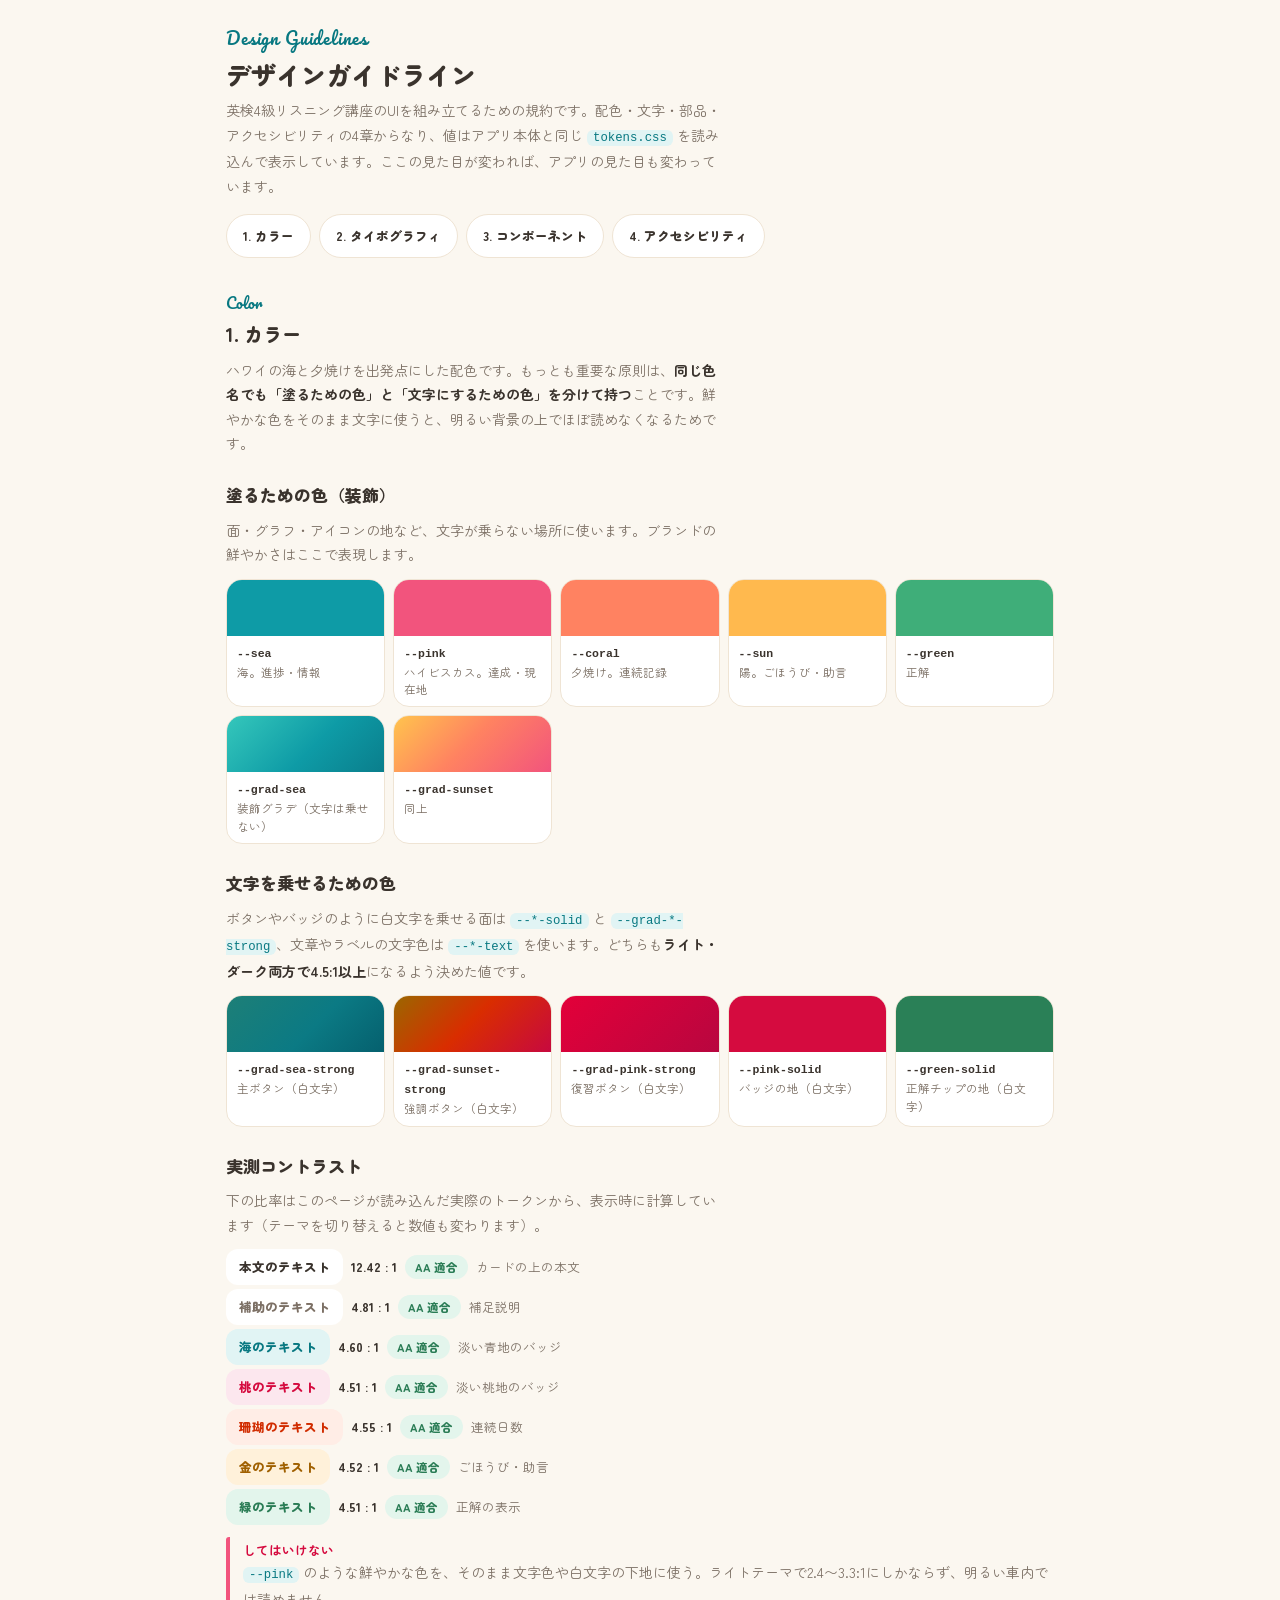
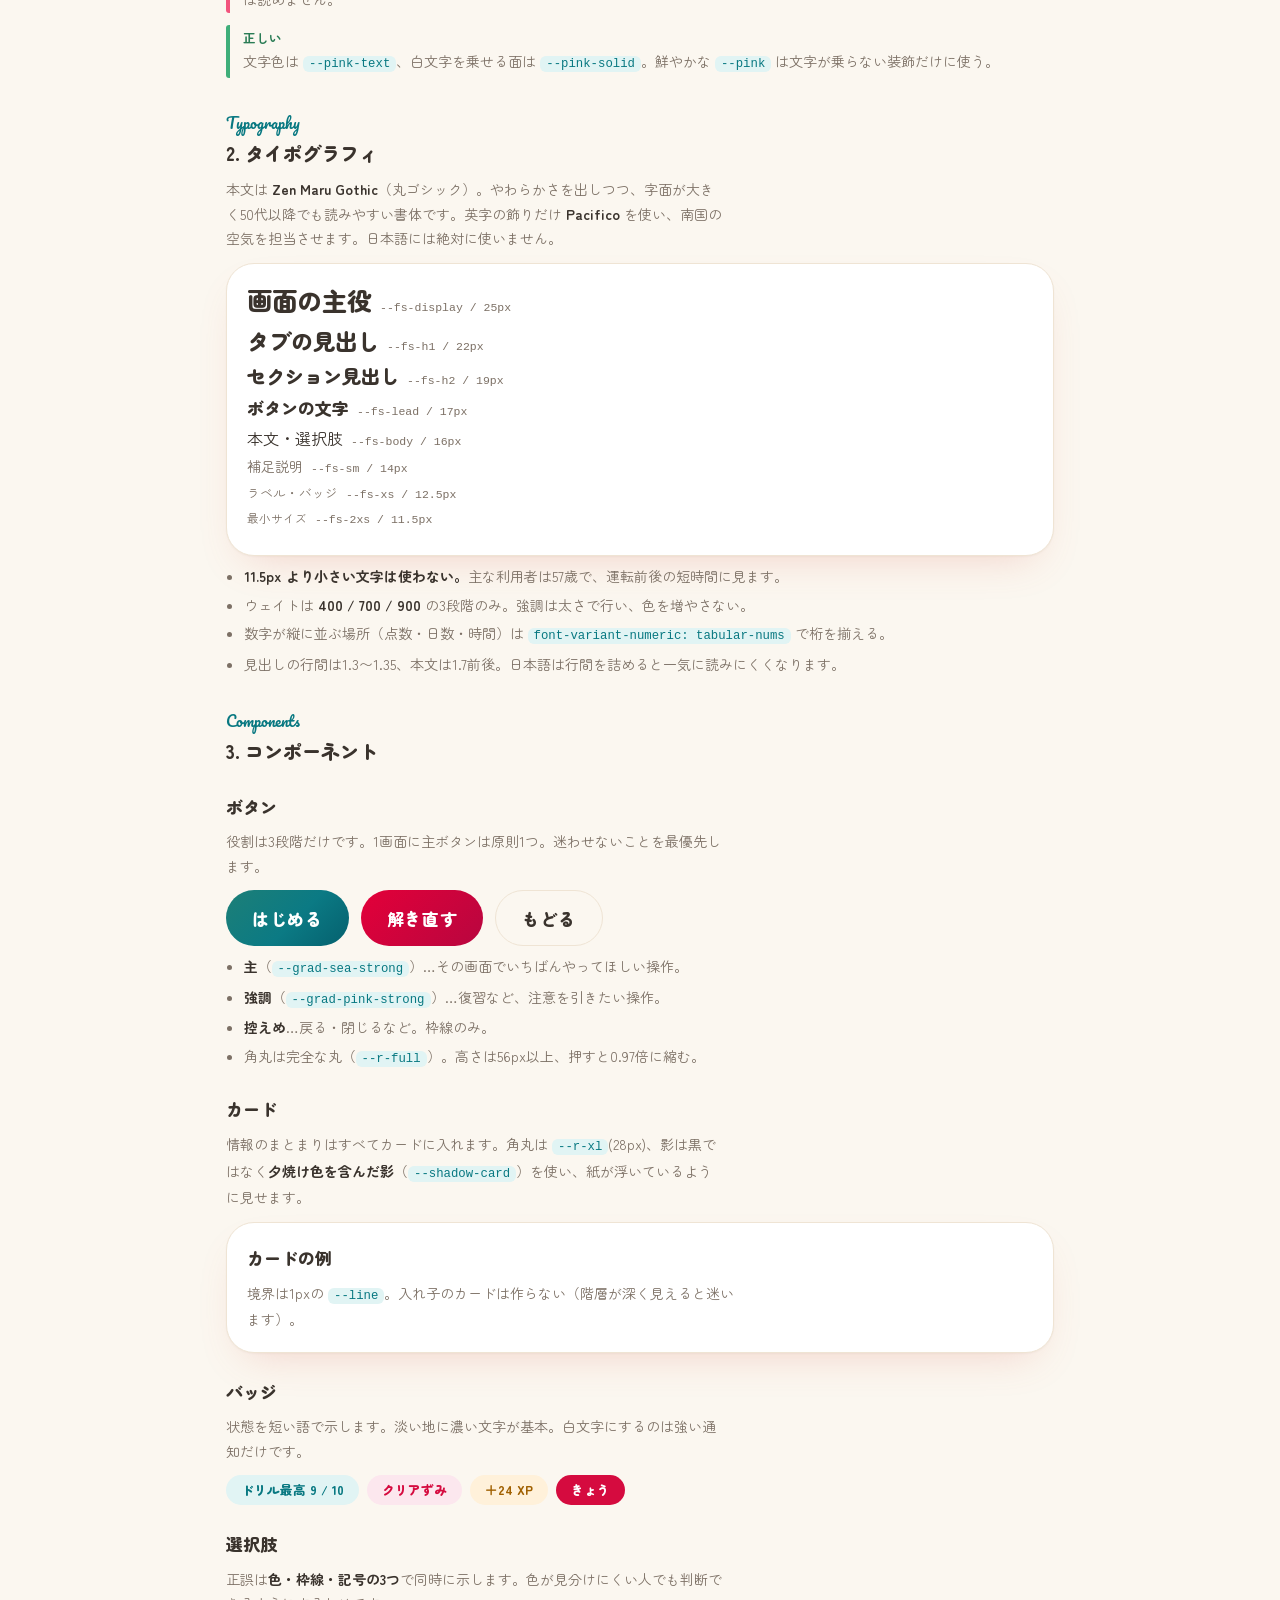
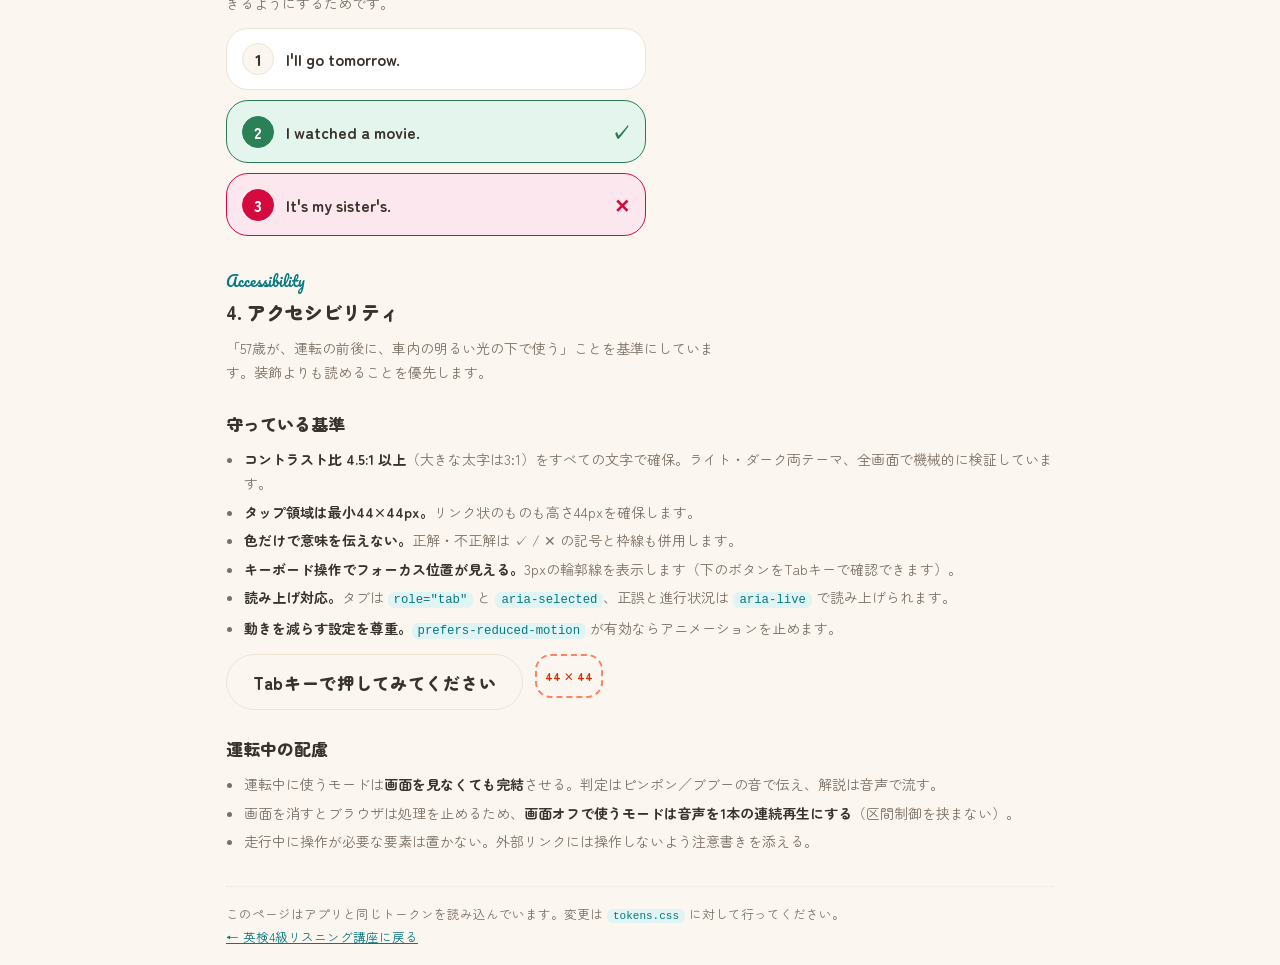
==== style-guide/index.html @ 3d3c547d "デザインガイドラインのページを追加（/style-guide/） アプリ本体と同じ tokens.css を読み込む「生きた仕様書」。カラー・タイポグラフィ・ コンポーネント・アクセシビリティの4章。" ====
<!doctype html>
<html lang="ja">
<meta charset="utf-8">
<meta name="viewport" content="width=device-width, initial-scale=1, viewport-fit=cover">
<meta name="theme-color" content="#F2547D">
<title>デザインガイドライン — 英検4級リスニング講座</title>
<link rel="stylesheet" href="https://fonts.googleapis.com/css2?family=Zen+Maru+Gothic:wght@400;700;900&family=Pacifico&display=swap">
<link rel="stylesheet" href="tokens.css">
<style>
*{box-sizing:border-box}
body{
  margin:0; background:var(--bg); color:var(--ink);
  font-family:"Zen Maru Gothic","Hiragino Maru Gothic ProN","Hiragino Sans",sans-serif;
  font-size:var(--fs-body); line-height:1.75;
}
.wrap{max-width:860px; margin:0 auto; padding:var(--sp-6) var(--sp-4) var(--sp-8)}
.eyebrow{font-family:"Pacifico",cursive; font-size:17px; color:var(--sea-text); letter-spacing:.05em}
h1{font-size:var(--fs-display); font-weight:900; margin:var(--sp-1) 0 var(--sp-2); line-height:1.3}
.lede{color:var(--sub); font-size:var(--fs-sm); max-width:62ch; margin:0}
h2{font-size:var(--fs-h2); font-weight:900; margin:var(--sp-8) 0 var(--sp-1); scroll-margin-top:var(--sp-4)}
h2 .n{font-family:"Pacifico",cursive; color:var(--sea-text); font-size:15px; display:block; font-weight:400}
h3{font-size:var(--fs-lead); font-weight:900; margin:var(--sp-6) 0 var(--sp-2)}
p{margin:var(--sp-2) 0; font-size:var(--fs-sm); color:var(--sub); max-width:62ch}
p b, li b{color:var(--ink)}
ul{margin:var(--sp-2) 0; padding-left:1.25em; font-size:var(--fs-sm); color:var(--sub)}
li{margin-bottom:var(--sp-1)}
code{
  font-family:ui-monospace,SFMono-Regular,Menlo,monospace; font-size:.88em;
  background:var(--sea-soft); color:var(--sea-text); border-radius:6px; padding:1px 6px;
}
.card{background:var(--card); border:1px solid var(--line); border-radius:var(--r-xl); padding:var(--sp-5); box-shadow:var(--shadow-card); margin-top:var(--sp-3)}
.toc{display:flex; flex-wrap:wrap; gap:var(--sp-2); margin-top:var(--sp-4)}
.toc a{
  background:var(--card); border:1px solid var(--line); border-radius:var(--r-full);
  padding:9px 16px; font-size:var(--fs-xs); font-weight:900; color:var(--ink); text-decoration:none;
  min-height:var(--tap); display:inline-flex; align-items:center;
}
.rule{border-left:4px solid var(--sun); border-radius:3px; padding:2px 0 2px 13px; margin:var(--sp-3) 0; font-size:var(--fs-sm)}
.rule b{display:block; color:var(--gold-text); font-size:var(--fs-xs)}
.rule span{color:var(--sub)}
.rule.no{border-color:var(--pink)} .rule.no b{color:var(--pink-text)}
.rule.yes{border-color:var(--green)} .rule.yes b{color:var(--green-text)}

/* 色見本 */
.swatches{display:grid; grid-template-columns:repeat(auto-fill,minmax(148px,1fr)); gap:var(--sp-2); margin-top:var(--sp-3)}
.sw{border:1px solid var(--line); border-radius:var(--r-md); overflow:hidden; background:var(--card)}
.sw .chip{height:56px}
.sw .meta{padding:8px 10px}
.sw .nm{font-size:var(--fs-2xs); font-weight:900; font-family:ui-monospace,Menlo,monospace}
.sw .use{font-size:var(--fs-2xs); color:var(--sub); line-height:1.5}
.ratio{display:grid; gap:var(--sp-1); margin-top:var(--sp-3)}
.ratio .r{display:flex; align-items:center; gap:var(--sp-2); font-size:var(--fs-xs); flex-wrap:wrap}
.ratio .sample{border-radius:var(--r-sm); padding:7px 13px; font-weight:900; white-space:nowrap}
.ratio .val{font-variant-numeric:tabular-nums; font-weight:900; color:var(--ink)}
.pass{background:var(--green-soft); color:var(--green-text); border-radius:var(--r-full); padding:2px 10px; font-size:var(--fs-2xs); font-weight:900}

/* 文字サイズ見本 */
.type div{margin-bottom:var(--sp-2); line-height:1.35}
.type .lab{font-size:var(--fs-2xs); color:var(--sub); font-family:ui-monospace,Menlo,monospace; font-weight:400; margin-left:8px}

/* コンポーネント見本 */
.demo{display:flex; flex-wrap:wrap; gap:var(--sp-3); align-items:flex-start; margin-top:var(--sp-3)}
.btn-primary,.btn-danger,.btn-quiet{
  border:none; border-radius:var(--r-full); min-height:56px; padding:0 26px;
  font-family:inherit; font-size:var(--fs-lead); font-weight:900; cursor:pointer; letter-spacing:.04em;
}
.btn-primary{background:var(--grad-sea-strong); color:var(--on-strong)}
.btn-danger{background:var(--grad-pink-strong); color:var(--on-strong)}
.btn-quiet{background:var(--bg); color:var(--ink); border:1.5px solid var(--line)}
.badges{display:flex; flex-wrap:wrap; gap:var(--sp-2); margin-top:var(--sp-3)}
.badge{border-radius:var(--r-full); padding:4px 15px; font-size:var(--fs-xs); font-weight:900}
.b-sea{background:var(--sea-soft); color:var(--sea-text)}
.b-pink{background:var(--pink-soft); color:var(--pink-text)}
.b-gold{background:var(--sun-soft); color:var(--gold-text)}
.b-solid{background:var(--pink-solid); color:var(--on-strong)}
.opt-demo{display:flex; flex-direction:column; gap:10px; margin-top:var(--sp-3); max-width:420px}
.opt{display:flex; align-items:center; gap:12px; border:1.5px solid var(--line); background:var(--card);
  border-radius:var(--r-lg); padding:14px 15px; font-size:var(--fs-body); font-weight:700}
.opt .no{width:32px; height:32px; border-radius:50%; flex:none; background:var(--bg); border:1.5px solid var(--line);
  display:flex; align-items:center; justify-content:center; font-weight:900}
.opt.correct{border-color:var(--green-text); background:var(--green-soft)}
.opt.correct .no{background:var(--green-solid); border-color:var(--green-solid); color:var(--on-strong)}
.opt.correct::after{content:"\2713"; margin-left:auto; font-size:19px; font-weight:900; color:var(--green-text)}
.opt.wrong{border-color:var(--pink-text); background:var(--pink-soft)}
.opt.wrong .no{background:var(--pink-solid); border-color:var(--pink-solid); color:var(--on-strong)}
.opt.wrong::after{content:"\2715"; margin-left:auto; font-size:19px; font-weight:900; color:var(--pink-text)}
.tap{display:inline-flex; align-items:center; justify-content:center; min-width:var(--tap); min-height:var(--tap);
  border:2px dashed var(--coral); border-radius:var(--r-md); color:var(--coral-text); font-size:var(--fs-2xs); font-weight:900; padding:0 8px}
a:focus-visible, button:focus-visible{outline:3px solid var(--sea-text); outline-offset:3px; border-radius:6px}
.foot{margin-top:var(--sp-8); padding-top:var(--sp-4); border-top:1.5px dotted var(--line); font-size:var(--fs-xs); color:var(--sub)}
.foot a{color:var(--sea-text)}
@media (prefers-reduced-motion: reduce){ *{transition:none!important; animation:none!important} }
</style>

<div class="wrap">
  <div class="eyebrow">Design Guidelines</div>
  <h1>デザインガイドライン</h1>
  <p class="lede">英検4級リスニング講座のUIを組み立てるための規約です。配色・文字・部品・アクセシビリティの4章からなり、値はアプリ本体と同じ <code>tokens.css</code> を読み込んで表示しています。ここの見た目が変われば、アプリの見た目も変わっています。</p>

  <nav class="toc">
    <a href="#color">1. カラー</a>
    <a href="#type">2. タイポグラフィ</a>
    <a href="#comp">3. コンポーネント</a>
    <a href="#a11y">4. アクセシビリティ</a>
  </nav>

  <!-- ================= 1. カラー ================= -->
  <h2 id="color"><span class="n">Color</span>1. カラー</h2>
  <p>ハワイの海と夕焼けを出発点にした配色です。もっとも重要な原則は、<b>同じ色名でも「塗るための色」と「文字にするための色」を分けて持つ</b>ことです。鮮やかな色をそのまま文字に使うと、明るい背景の上でほぼ読めなくなるためです。</p>

  <h3>塗るための色（装飾）</h3>
  <p>面・グラフ・アイコンの地など、文字が乗らない場所に使います。ブランドの鮮やかさはここで表現します。</p>
  <div class="swatches">
    <div class="sw"><div class="chip" style="background:var(--sea)"></div><div class="meta"><div class="nm">--sea</div><div class="use">海。進捗・情報</div></div></div>
    <div class="sw"><div class="chip" style="background:var(--pink)"></div><div class="meta"><div class="nm">--pink</div><div class="use">ハイビスカス。達成・現在地</div></div></div>
    <div class="sw"><div class="chip" style="background:var(--coral)"></div><div class="meta"><div class="nm">--coral</div><div class="use">夕焼け。連続記録</div></div></div>
    <div class="sw"><div class="chip" style="background:var(--sun)"></div><div class="meta"><div class="nm">--sun</div><div class="use">陽。ごほうび・助言</div></div></div>
    <div class="sw"><div class="chip" style="background:var(--green)"></div><div class="meta"><div class="nm">--green</div><div class="use">正解</div></div></div>
    <div class="sw"><div class="chip" style="background:var(--grad-sea)"></div><div class="meta"><div class="nm">--grad-sea</div><div class="use">装飾グラデ（文字は乗せない）</div></div></div>
    <div class="sw"><div class="chip" style="background:var(--grad-sunset)"></div><div class="meta"><div class="nm">--grad-sunset</div><div class="use">同上</div></div></div>
  </div>

  <h3>文字を乗せるための色</h3>
  <p>ボタンやバッジのように白文字を乗せる面は <code>--*-solid</code> と <code>--grad-*-strong</code>、文章やラベルの文字色は <code>--*-text</code> を使います。どちらも<b>ライト・ダーク両方で4.5:1以上</b>になるよう決めた値です。</p>
  <div class="swatches">
    <div class="sw"><div class="chip" style="background:var(--grad-sea-strong)"></div><div class="meta"><div class="nm">--grad-sea-strong</div><div class="use">主ボタン（白文字）</div></div></div>
    <div class="sw"><div class="chip" style="background:var(--grad-sunset-strong)"></div><div class="meta"><div class="nm">--grad-sunset-strong</div><div class="use">強調ボタン（白文字）</div></div></div>
    <div class="sw"><div class="chip" style="background:var(--grad-pink-strong)"></div><div class="meta"><div class="nm">--grad-pink-strong</div><div class="use">復習ボタン（白文字）</div></div></div>
    <div class="sw"><div class="chip" style="background:var(--pink-solid)"></div><div class="meta"><div class="nm">--pink-solid</div><div class="use">バッジの地（白文字）</div></div></div>
    <div class="sw"><div class="chip" style="background:var(--green-solid)"></div><div class="meta"><div class="nm">--green-solid</div><div class="use">正解チップの地（白文字）</div></div></div>
  </div>

  <h3>実測コントラスト</h3>
  <p>下の比率はこのページが読み込んだ実際のトークンから、表示時に計算しています（テーマを切り替えると数値も変わります）。</p>
  <div class="ratio" id="ratios"></div>

  <div class="rule no"><b>してはいけない</b><span><code>--pink</code> のような鮮やかな色を、そのまま文字色や白文字の下地に使う。ライトテーマで2.4〜3.3:1にしかならず、明るい車内では読めません。</span></div>
  <div class="rule yes"><b>正しい</b><span>文字色は <code>--pink-text</code>、白文字を乗せる面は <code>--pink-solid</code>。鮮やかな <code>--pink</code> は文字が乗らない装飾だけに使う。</span></div>

  <!-- ================= 2. タイポグラフィ ================= -->
  <h2 id="type"><span class="n">Typography</span>2. タイポグラフィ</h2>
  <p>本文は <b>Zen Maru Gothic</b>（丸ゴシック）。やわらかさを出しつつ、字面が大きく50代以降でも読みやすい書体です。英字の飾りだけ <b>Pacifico</b> を使い、南国の空気を担当させます。日本語には絶対に使いません。</p>
  <div class="card type">
    <div style="font-size:var(--fs-display); font-weight:900">画面の主役<span class="lab">--fs-display / 25px</span></div>
    <div style="font-size:var(--fs-h1); font-weight:900">タブの見出し<span class="lab">--fs-h1 / 22px</span></div>
    <div style="font-size:var(--fs-h2); font-weight:900">セクション見出し<span class="lab">--fs-h2 / 19px</span></div>
    <div style="font-size:var(--fs-lead); font-weight:900">ボタンの文字<span class="lab">--fs-lead / 17px</span></div>
    <div style="font-size:var(--fs-body)">本文・選択肢<span class="lab">--fs-body / 16px</span></div>
    <div style="font-size:var(--fs-sm); color:var(--sub)">補足説明<span class="lab">--fs-sm / 14px</span></div>
    <div style="font-size:var(--fs-xs); color:var(--sub)">ラベル・バッジ<span class="lab">--fs-xs / 12.5px</span></div>
    <div style="font-size:var(--fs-2xs); color:var(--sub)">最小サイズ<span class="lab">--fs-2xs / 11.5px</span></div>
  </div>
  <ul>
    <li><b>11.5px より小さい文字は使わない。</b>主な利用者は57歳で、運転前後の短時間に見ます。</li>
    <li>ウェイトは <b>400 / 700 / 900</b> の3段階のみ。強調は太さで行い、色を増やさない。</li>
    <li>数字が縦に並ぶ場所（点数・日数・時間）は <code>font-variant-numeric: tabular-nums</code> で桁を揃える。</li>
    <li>見出しの行間は1.3〜1.35、本文は1.7前後。日本語は行間を詰めると一気に読みにくくなります。</li>
  </ul>

  <!-- ================= 3. コンポーネント ================= -->
  <h2 id="comp"><span class="n">Components</span>3. コンポーネント</h2>

  <h3>ボタン</h3>
  <p>役割は3段階だけです。1画面に主ボタンは原則1つ。迷わせないことを最優先します。</p>
  <div class="demo">
    <button class="btn-primary">はじめる</button>
    <button class="btn-danger">解き直す</button>
    <button class="btn-quiet">もどる</button>
  </div>
  <ul>
    <li><b>主</b>（<code>--grad-sea-strong</code>）…その画面でいちばんやってほしい操作。</li>
    <li><b>強調</b>（<code>--grad-pink-strong</code>）…復習など、注意を引きたい操作。</li>
    <li><b>控えめ</b>…戻る・閉じるなど。枠線のみ。</li>
    <li>角丸は完全な丸（<code>--r-full</code>）。高さは56px以上、押すと0.97倍に縮む。</li>
  </ul>

  <h3>カード</h3>
  <p>情報のまとまりはすべてカードに入れます。角丸は <code>--r-xl</code>(28px)、影は黒ではなく<b>夕焼け色を含んだ影</b>（<code>--shadow-card</code>）を使い、紙が浮いているように見せます。</p>
  <div class="card">
    <div style="font-weight:900; font-size:var(--fs-lead)">カードの例</div>
    <p style="margin-bottom:0">境界は1pxの <code>--line</code>。入れ子のカードは作らない（階層が深く見えると迷います）。</p>
  </div>

  <h3>バッジ</h3>
  <p>状態を短い語で示します。淡い地に濃い文字が基本。白文字にするのは強い通知だけです。</p>
  <div class="badges">
    <span class="badge b-sea">ドリル最高 9 / 10</span>
    <span class="badge b-pink">クリアずみ</span>
    <span class="badge b-gold">＋24 XP</span>
    <span class="badge b-solid">きょう</span>
  </div>

  <h3>選択肢</h3>
  <p>正誤は<b>色・枠線・記号の3つ</b>で同時に示します。色が見分けにくい人でも判断できるようにするためです。</p>
  <div class="opt-demo">
    <div class="opt"><span class="no">1</span><span>I'll go tomorrow.</span></div>
    <div class="opt correct"><span class="no">2</span><span>I watched a movie.</span></div>
    <div class="opt wrong"><span class="no">3</span><span>It's my sister's.</span></div>
  </div>

  <!-- ================= 4. アクセシビリティ ================= -->
  <h2 id="a11y"><span class="n">Accessibility</span>4. アクセシビリティ</h2>
  <p>「57歳が、運転の前後に、車内の明るい光の下で使う」ことを基準にしています。装飾よりも読めることを優先します。</p>

  <h3>守っている基準</h3>
  <ul>
    <li><b>コントラスト比 4.5:1 以上</b>（大きな太字は3:1）をすべての文字で確保。ライト・ダーク両テーマ、全画面で機械的に検証しています。</li>
    <li><b>タップ領域は最小44×44px。</b>リンク状のものも高さ44pxを確保します。</li>
    <li><b>色だけで意味を伝えない。</b>正解・不正解は ✓ / ✕ の記号と枠線も併用します。</li>
    <li><b>キーボード操作でフォーカス位置が見える。</b>3pxの輪郭線を表示します（下のボタンをTabキーで確認できます）。</li>
    <li><b>読み上げ対応。</b>タブは <code>role="tab"</code> と <code>aria-selected</code>、正誤と進行状況は <code>aria-live</code> で読み上げられます。</li>
    <li><b>動きを減らす設定を尊重。</b><code>prefers-reduced-motion</code> が有効ならアニメーションを止めます。</li>
  </ul>
  <div class="demo">
    <button class="btn-quiet">Tabキーで押してみてください</button>
    <span class="tap">44 × 44</span>
  </div>

  <h3>運転中の配慮</h3>
  <ul>
    <li>運転中に使うモードは<b>画面を見なくても完結</b>させる。判定はピンポン／ブブーの音で伝え、解説は音声で流す。</li>
    <li>画面を消すとブラウザは処理を止めるため、<b>画面オフで使うモードは音声を1本の連続再生にする</b>（区間制御を挟まない）。</li>
    <li>走行中に操作が必要な要素は置かない。外部リンクには操作しないよう注意書きを添える。</li>
  </ul>

  <div class="foot">
    このページはアプリと同じトークンを読み込んでいます。変更は <code>tokens.css</code> に対して行ってください。<br>
    <a href="../">← 英検4級リスニング講座に戻る</a>
  </div>
</div>

<script>
"use strict";
(function(){
  const PAIRS = [
    ["本文","--ink","--card","カードの上の本文"],
    ["補助","--sub","--card","補足説明"],
    ["海","--sea-text","--sea-soft","淡い青地のバッジ"],
    ["桃","--pink-text","--pink-soft","淡い桃地のバッジ"],
    ["珊瑚","--coral-text","--coral-soft","連続日数"],
    ["金","--gold-text","--sun-soft","ごほうび・助言"],
    ["緑","--green-text","--green-soft","正解の表示"],
  ];
  const rs = getComputedStyle(document.documentElement);
  function rgb(v){
    const el = document.createElement("div");
    el.style.color = v; document.body.appendChild(el);
    const c = getComputedStyle(el).color; el.remove(); return c;
  }
  function lum(c){
    const m = c.match(/[\d.]+/g).slice(0,3).map(n => {
      const x = n / 255;
      return x <= 0.04045 ? x / 12.92 : Math.pow((x + 0.055) / 1.055, 2.4);
    });
    return 0.2126*m[0] + 0.7152*m[1] + 0.0722*m[2];
  }
  function ratio(a, b){
    const l = [lum(a), lum(b)].sort((x,y) => y - x);
    return (l[0] + 0.05) / (l[1] + 0.05);
  }
  function render(){
    const box = document.getElementById("ratios");
    box.innerHTML = "";
    PAIRS.forEach(([name, fg, bg, use]) => {
      const f = rgb(rs.getPropertyValue(fg).trim());
      const b = rgb(rs.getPropertyValue(bg).trim());
      const r = ratio(f, b);
      const row = document.createElement("div");
      row.className = "r";
      row.innerHTML =
        '<span class="sample"></span>' +
        '<span class="val"></span>' +
        '<span class="pass">' + (r >= 4.5 ? "AA 適合" : "要改善") + '</span>' +
        '<span style="color:var(--sub)"></span>';
      const s = row.querySelector(".sample");
      s.textContent = name + "のテキスト";
      s.style.color = f; s.style.background = b;
      row.querySelector(".val").textContent = r.toFixed(2) + " : 1";
      row.lastElementChild.textContent = use;
      box.appendChild(row);
    });
  }
  render();
  try{ matchMedia("(prefers-color-scheme: dark)").addEventListener("change", render); }catch(e){}
})();
</script>
</html>
---- style-guide/tokens.css ----
/* ============================================================
   デザイントークン（テーマ非依存）
   ============================================================ */
:root{
  /* タイポグラフィ・スケール */
  --fs-display:25px; --fs-h1:22px; --fs-h2:19px; --fs-lead:17px;
  --fs-body:16px; --fs-sm:14px; --fs-xs:12.5px; --fs-2xs:11.5px;
  /* 余白スケール */
  --sp-1:4px; --sp-2:8px; --sp-3:12px; --sp-4:16px; --sp-5:20px; --sp-6:24px; --sp-8:32px;
  /* 角丸 */
  --r-sm:12px; --r-md:16px; --r-lg:22px; --r-xl:28px; --r-full:999px;
  /* 最小タップ領域 */
  --tap:44px;
  /* 文字が乗る面：全テーマ共通・白文字でコントラスト比4.8以上 */
  --grad-sea-strong:linear-gradient(135deg,#1D7F77 0%,#0B7A84 55%,#05606E 100%);
  --grad-sunset-strong:linear-gradient(135deg,#9B6700 0%,#D92D00 48%,#C7093F 100%);
  --grad-pink-strong:linear-gradient(135deg,#E30039 0%,#B8063F 100%);
  --sea-solid:#0B7A84;   /* 白文字 5.08:1 */
  --pink-solid:#D50B3F;  /* 白文字 5.32:1 */
  --green-solid:#2A8057; /* 白文字 4.86:1 */
  --on-strong:#FFFFFF;
}
/* ---------- ライトテーマ ---------- */
:root{
  --bg:#FBF7F0; --card:#FFFFFF; --ink:#3A332D; --sub:#7C7065;
  --line:#EFE4D4; --ring-bg:#F1E8DA;
  --sea:#0E9BA6;   --sea-text:#087881;   --sea-soft:#E1F4F4;
  --pink:#F2547D;  --pink-text:#D50B3F;  --pink-soft:#FCE7EE;
  --coral:#FF8261; --coral-text:#D12C00; --coral-soft:#FFEDE6;
  --sun:#FFB94E;   --gold-text:#A06000;  --sun-soft:#FFF1DA;
  --green:#3FAE79; --green-text:#2A7C55; --green-soft:#E3F5EC;
  --glass:rgba(255,255,255,.85);
  --sky:linear-gradient(180deg,#FFE9CD 0%,#FFDCD2 38%,#FBF7F0 100%);
  --sunball:radial-gradient(circle at 84% 92px, rgba(255,185,78,.5) 0, rgba(255,185,78,.28) 34px, rgba(255,185,78,0) 72px);
  --grad-sea:linear-gradient(135deg,#35C7BB 0%,#0E9BA6 55%,#0A7E8C 100%);
  --grad-sunset:linear-gradient(135deg,#FFC44D 0%,#FF8261 48%,#F2547D 100%);
  --grad-pink:linear-gradient(135deg,#FF93AE 0%,#EF4F7E 100%);
  --shadow-card:0 1px 2px rgba(70,45,25,.04), 0 18px 44px -20px rgba(214,102,84,.28);
  --shadow-pop:0 10px 28px -8px rgba(242,84,125,.4);
}
/* ---------- ダークテーマ ---------- */
@media (prefers-color-scheme: dark){
  :root:not([data-theme="light"]){
  --bg:#0C1F26; --card:#17313B; --ink:#F3EEE6; --sub:#93A9AC;
  --line:#25434E; --ring-bg:#1E3C46;
  --sea:#43D0C5;   --sea-text:#43D0C5;   --sea-soft:#12414A;
  --pink:#FF7FA3;  --pink-text:#FF7FA3;  --pink-soft:#3E2331;
  --coral:#FF9877; --coral-text:#FF9877; --coral-soft:#442A20;
  --sun:#FFC966;   --gold-text:#FFC966;  --sun-soft:#3E331C;
  --green:#5BCB92; --green-text:#5BCB92; --green-soft:#1B4232;
  --glass:rgba(21,44,53,.86);
  --sky:linear-gradient(180deg,#27305C 0%,#16404C 42%,#0C1F26 100%);
  --sunball:radial-gradient(circle at 84% 84px, rgba(255,214,140,.32) 0, rgba(255,214,140,.14) 32px, rgba(255,214,140,0) 66px);
  --grad-sea:linear-gradient(135deg,#2AA79B 0%,#137A83 100%);
  --grad-sunset:linear-gradient(135deg,#E8A73E 0%,#E0674C 48%,#D14C74 100%);
  --grad-pink:linear-gradient(135deg,#E0708F 0%,#C74069 100%);
  --shadow-card:0 1px 2px rgba(0,0,0,.25), 0 18px 44px -18px rgba(0,0,0,.5);
  --shadow-pop:0 10px 28px -8px rgba(0,0,0,.55);
}
}
:root[data-theme="dark"]{
  --bg:#0C1F26; --card:#17313B; --ink:#F3EEE6; --sub:#93A9AC;
  --line:#25434E; --ring-bg:#1E3C46;
  --sea:#43D0C5;   --sea-text:#43D0C5;   --sea-soft:#12414A;
  --pink:#FF7FA3;  --pink-text:#FF7FA3;  --pink-soft:#3E2331;
  --coral:#FF9877; --coral-text:#FF9877; --coral-soft:#442A20;
  --sun:#FFC966;   --gold-text:#FFC966;  --sun-soft:#3E331C;
  --green:#5BCB92; --green-text:#5BCB92; --green-soft:#1B4232;
  --glass:rgba(21,44,53,.86);
  --sky:linear-gradient(180deg,#27305C 0%,#16404C 42%,#0C1F26 100%);
  --sunball:radial-gradient(circle at 84% 84px, rgba(255,214,140,.32) 0, rgba(255,214,140,.14) 32px, rgba(255,214,140,0) 66px);
  --grad-sea:linear-gradient(135deg,#2AA79B 0%,#137A83 100%);
  --grad-sunset:linear-gradient(135deg,#E8A73E 0%,#E0674C 48%,#D14C74 100%);
  --grad-pink:linear-gradient(135deg,#E0708F 0%,#C74069 100%);
  --shadow-card:0 1px 2px rgba(0,0,0,.25), 0 18px 44px -18px rgba(0,0,0,.5);
  --shadow-pop:0 10px 28px -8px rgba(0,0,0,.55);
}
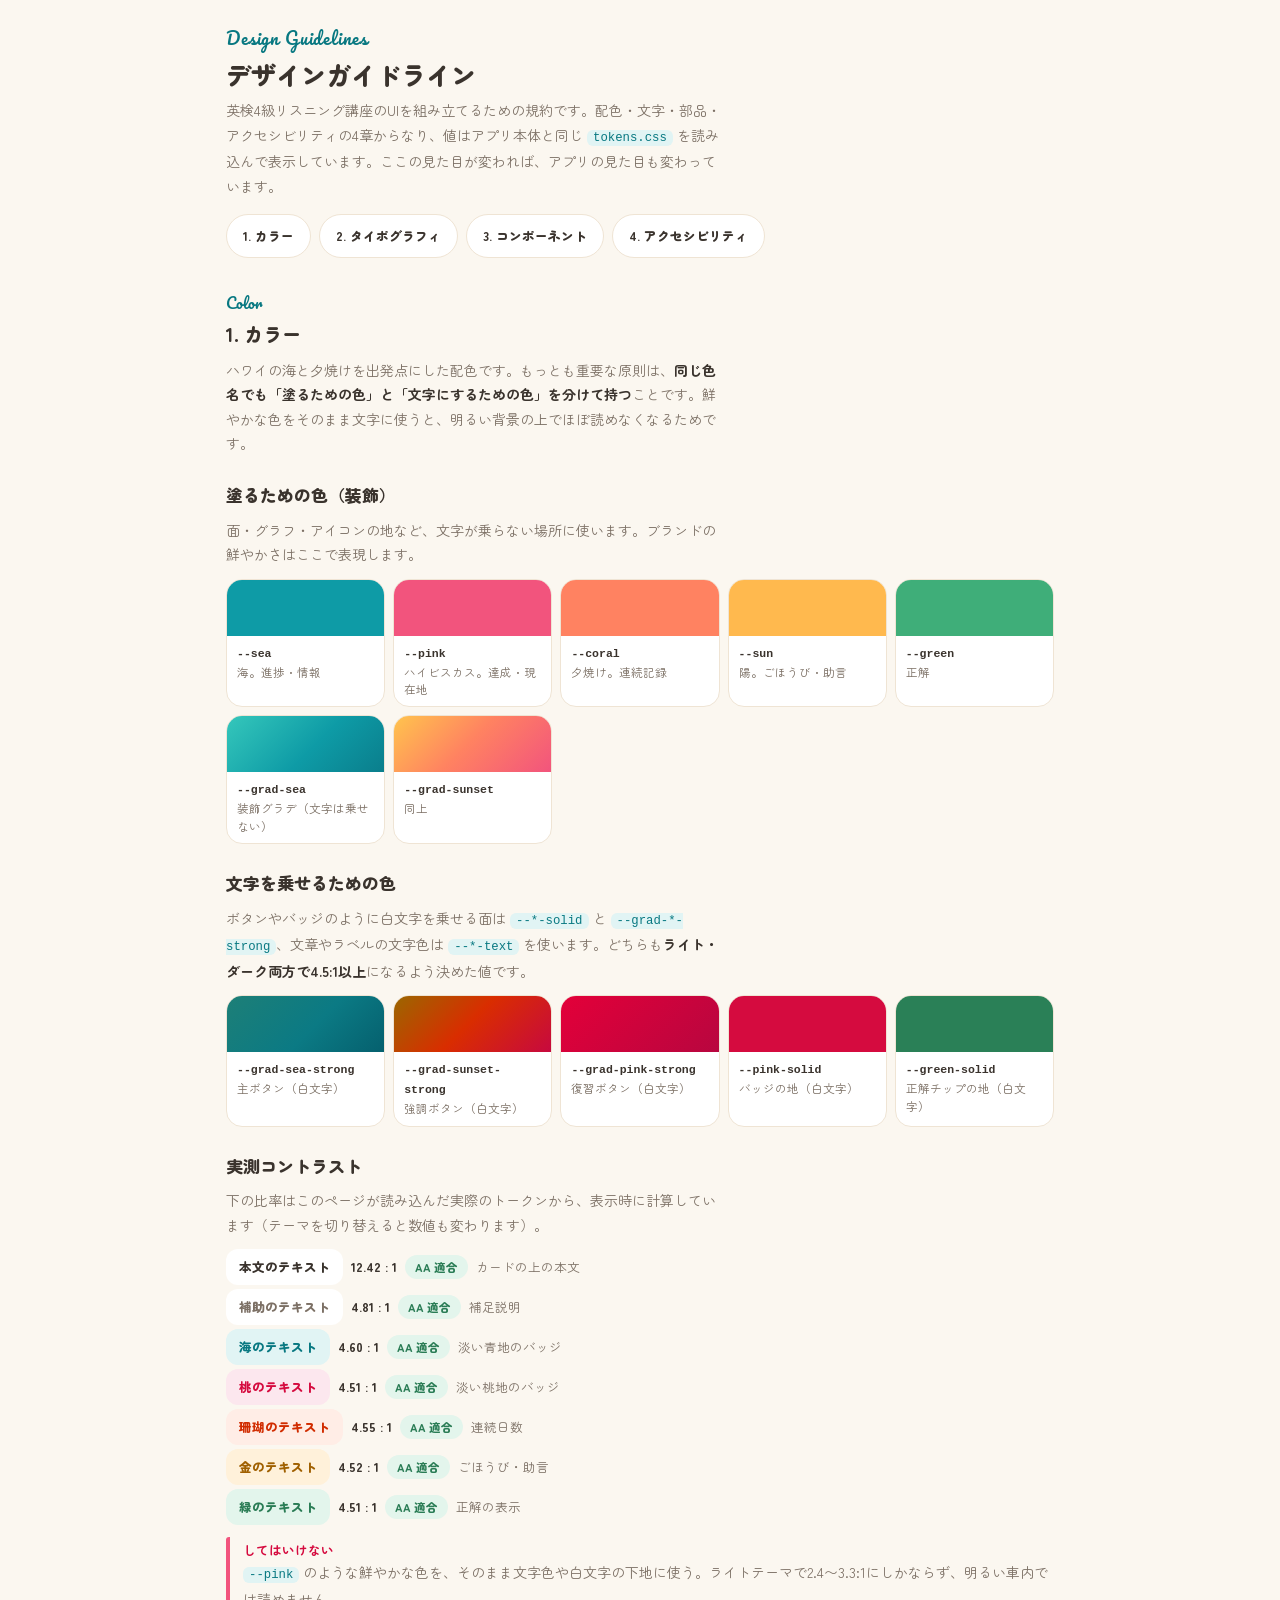
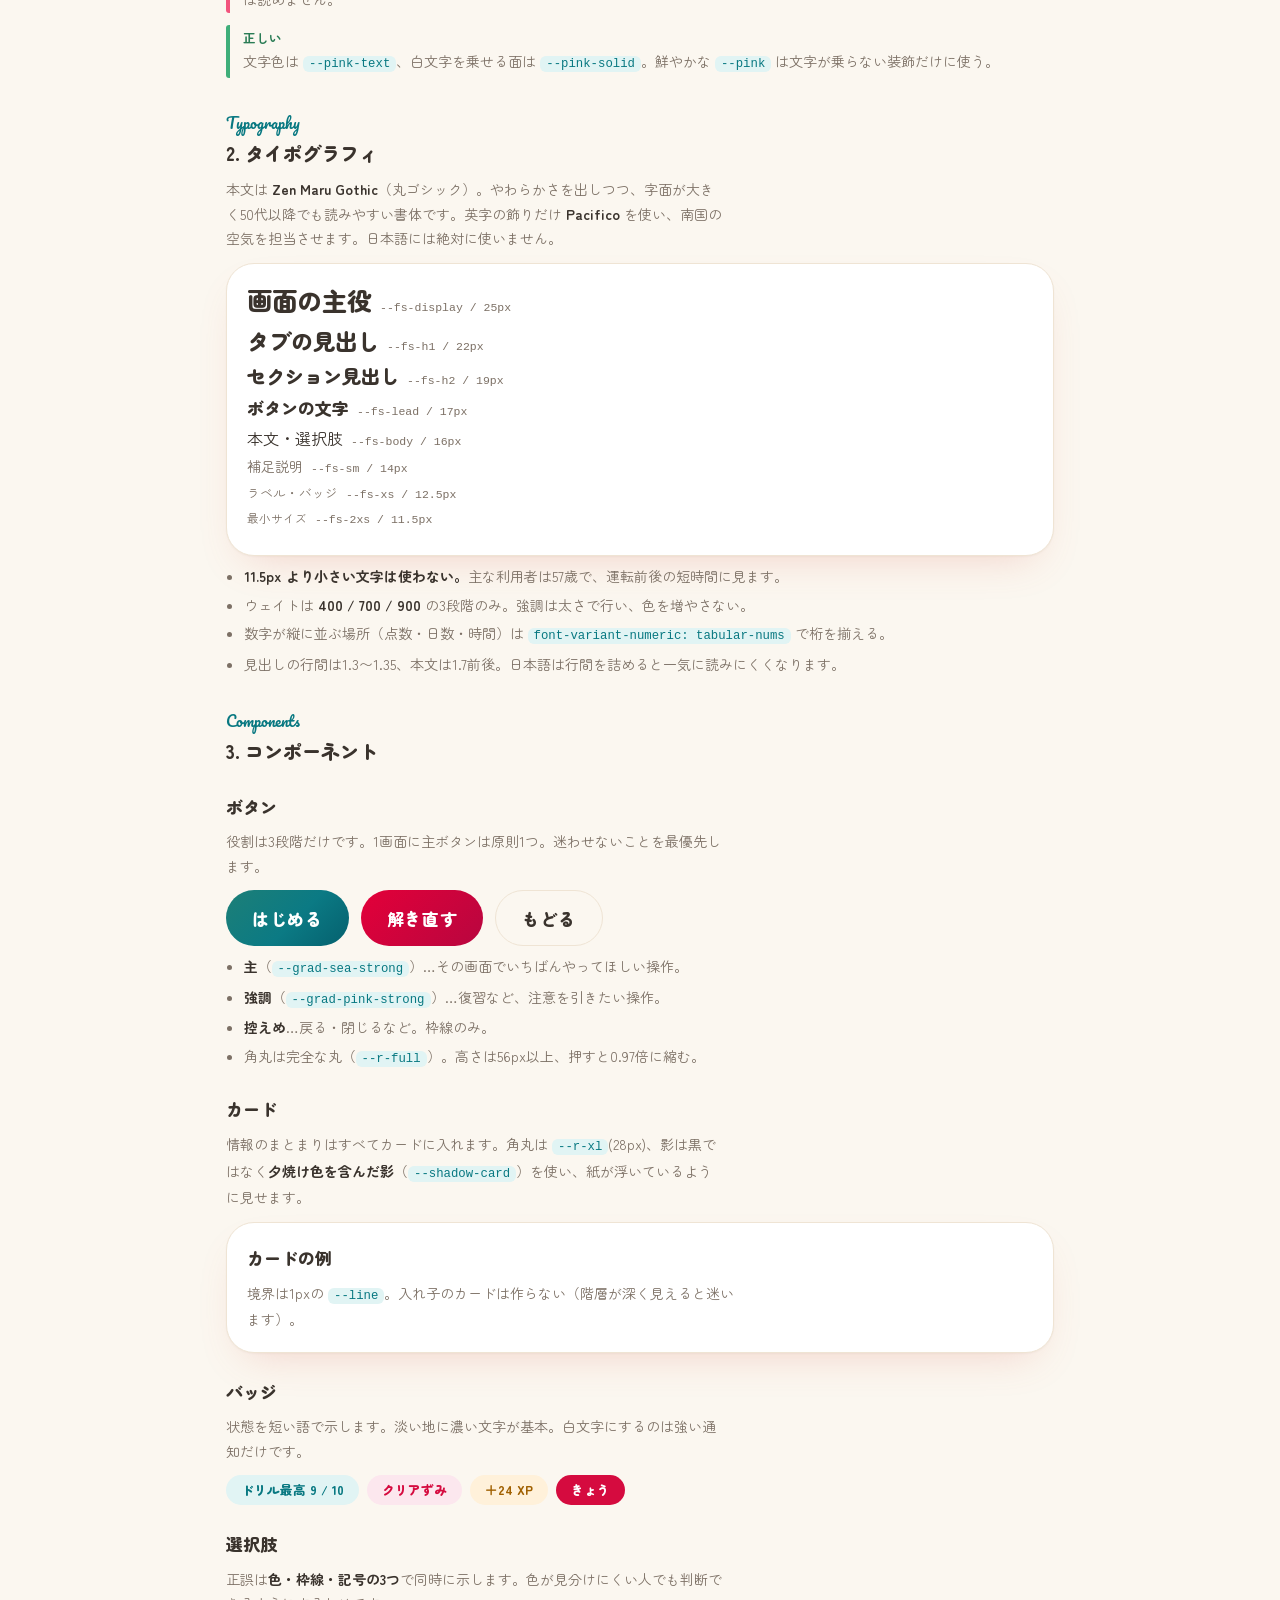
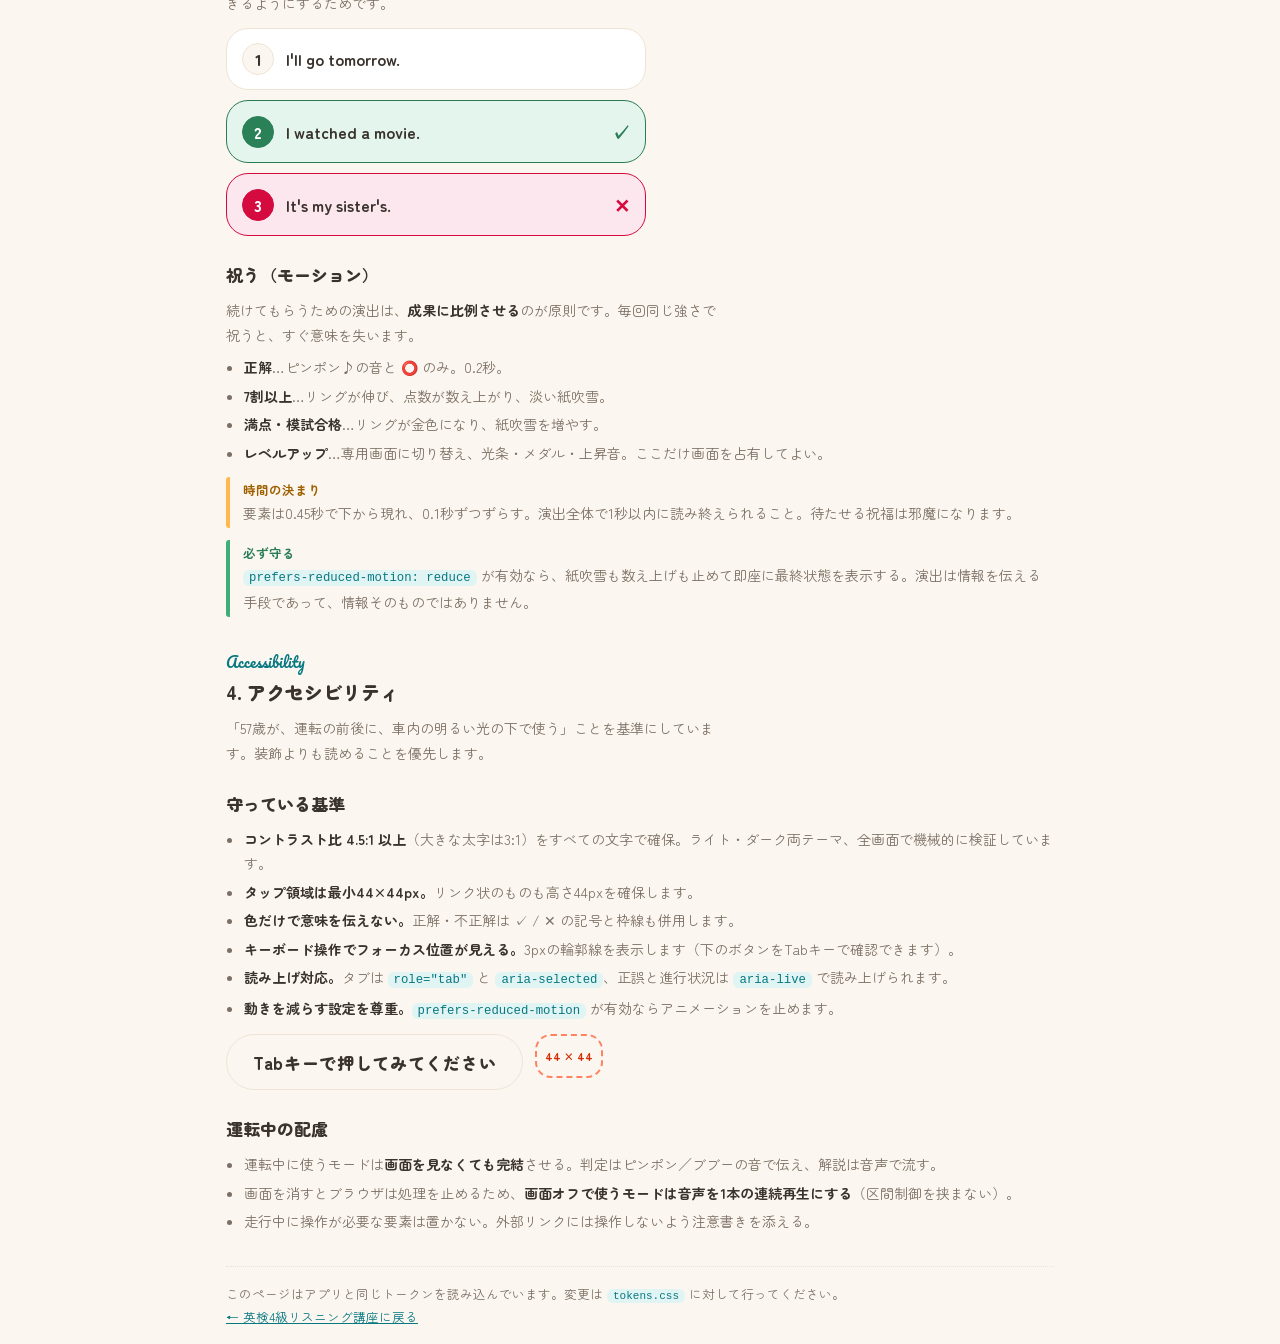
==== commit 6537771c: "結果画面の演出とレベルアップ画面を追加 - 結果画面：得点リングが伸び、点数が数え上がり、要素が0.1秒ずつ順に現れる。   7割以上で紙吹雪、満点・模試合格は金色のリングと多めの紙吹雪 - レベルア" ====
--- a/style-guide/index.html
+++ b/style-guide/index.html
@@ -198,6 +198,17 @@
     <div class="opt wrong"><span class="no">3</span><span>It's my sister's.</span></div>
   </div>
 
+  <h3>祝う（モーション）</h3>
+  <p>続けてもらうための演出は、<b>成果に比例させる</b>のが原則です。毎回同じ強さで祝うと、すぐ意味を失います。</p>
+  <ul>
+    <li><b>正解</b>…ピンポン♪の音と ⭕ のみ。0.2秒。</li>
+    <li><b>7割以上</b>…リングが伸び、点数が数え上がり、淡い紙吹雪。</li>
+    <li><b>満点・模試合格</b>…リングが金色になり、紙吹雪を増やす。</li>
+    <li><b>レベルアップ</b>…専用画面に切り替え、光条・メダル・上昇音。ここだけ画面を占有してよい。</li>
+  </ul>
+  <div class="rule"><b>時間の決まり</b><span>要素は0.45秒で下から現れ、0.1秒ずつずらす。演出全体で1秒以内に読み終えられること。待たせる祝福は邪魔になります。</span></div>
+  <div class="rule yes"><b>必ず守る</b><span><code>prefers-reduced-motion: reduce</code> が有効なら、紙吹雪も数え上げも止めて即座に最終状態を表示する。演出は情報を伝える手段であって、情報そのものではありません。</span></div>
+
   <!-- ================= 4. アクセシビリティ ================= -->
   <h2 id="a11y"><span class="n">Accessibility</span>4. アクセシビリティ</h2>
   <p>「57歳が、運転の前後に、車内の明るい光の下で使う」ことを基準にしています。装飾よりも読めることを優先します。</p>
